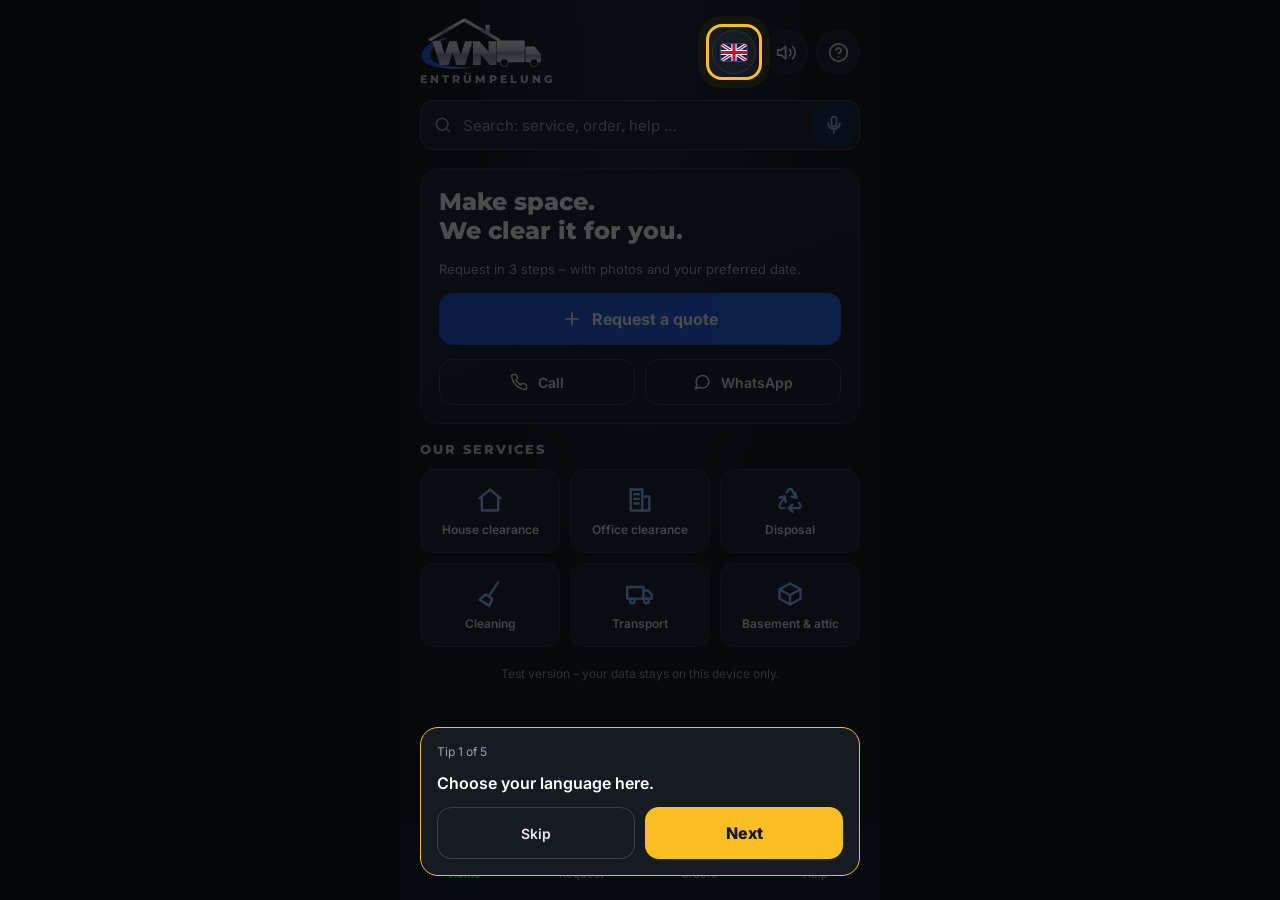
==== index.html @ b398c1cc "Add files via upload" ====
<!doctype html>
<html lang="de" dir="ltr">
<head>
<meta charset="utf-8">
<meta name="viewport" content="width=device-width, initial-scale=1, viewport-fit=cover">
<meta name="theme-color" content="#0B0D11">
<title>WN Entrümpelung</title>
<link rel="icon" href="logo-mark.svg" type="image/svg+xml">
<link rel="preconnect" href="https://fonts.googleapis.com">
<link rel="preconnect" href="https://fonts.gstatic.com" crossorigin>
<link rel="stylesheet" href="https://fonts.googleapis.com/css2?family=Montserrat:wght@700;800;900&family=Inter:wght@400;500;600;700;800&display=swap">
<style>
:root{
  --bg:#0B0D11; --panel:#161A21; --panel2:#12161D; --line:#2A3240; --line2:#3A4352;
  --text:#E5E7EB; --muted:#9CA3AF; --soft:#AAB3C0; --white:#fff;
  --blue:#2563EB; --blue2:#1D4ED8; --blueL:#93C5FD; --blueBg:#0F2547; --silver:#C9CFD8;
  --green:#16A34A; --amber:#FBBF24; --r:14px;
}
*{box-sizing:border-box}
html,body{margin:0;background:#06080B;color:var(--text);font-family:Inter,"Segoe UI",Tahoma,"Noto Sans Arabic",system-ui,sans-serif;-webkit-tap-highlight-color:transparent}
body{min-height:100vh}
button,input,textarea{font:inherit;color:inherit}
button{cursor:pointer}
a{color:var(--blueL)}
:focus-visible{outline:3px solid var(--blueL);outline-offset:2px}
.sr{position:absolute;width:1px;height:1px;overflow:hidden;clip:rect(0 0 0 0);white-space:nowrap}
[dir=rtl] .flip{transform:scaleX(-1)}

#app{max-width:480px;min-height:100vh;margin:0 auto;display:flex;flex-direction:column;background:radial-gradient(ellipse at 50% 0%,#1B2230 0%,var(--bg) 55%);position:relative}
.screen{flex:1;display:flex;flex-direction:column}
main{flex:1;padding:4px 20px 24px;display:flex;flex-direction:column;gap:18px}

/* Kopf */
.top{display:flex;align-items:center;justify-content:space-between;gap:8px;padding:18px 20px 10px}
.logo{display:flex;flex-direction:column;gap:2px;border:none;background:none;padding:0;align-items:flex-start}
.logo svg{width:124px;height:53px}
.logo-sub{font-family:Montserrat,sans-serif;font-weight:800;font-size:10.5px;letter-spacing:3px;color:var(--silver)}
.acts{display:flex;gap:8px}
.round{width:44px;height:44px;border-radius:22px;border:1px solid var(--line);background:var(--panel);display:flex;align-items:center;justify-content:center;padding:0;flex:none}
.round.ghost{border:none;background:transparent}
.round.on{background:var(--blue);border-color:var(--blue);color:#fff}
.flag{border-radius:3px;box-shadow:0 0 0 1px rgba(255,255,255,.18);display:block;flex:none}

/* Leiste mit Zurück */
.bar{display:flex;align-items:center;gap:8px;padding:16px 20px 10px}
.bar h1{margin:0;font-family:Montserrat,sans-serif;font-weight:800;font-size:20px;color:#fff;line-height:1.2}
.bar .grow{flex:1;display:flex;flex-direction:column;min-width:0}
.progress{height:6px;border-radius:3px;background:#1F2530;margin:0 20px 6px}
.progress span{display:block;height:6px;border-radius:3px;background:linear-gradient(90deg,var(--blue2),#60A5FA)}

/* Bausteine */
.card{border-radius:18px;padding:18px;background:linear-gradient(160deg,#1A2130,var(--panel2));border:1px solid var(--line);display:flex;flex-direction:column;gap:14px}
.hero h1{margin:0;font-family:Montserrat,sans-serif;font-weight:800;font-size:24px;line-height:1.22;color:#fff;white-space:pre-line}
.muted{color:var(--muted)} .soft{color:var(--soft)} .sm{font-size:13px} .xs{font-size:12px}
p{margin:0;line-height:1.5}
.btn{min-height:52px;border-radius:var(--r);border:none;background:linear-gradient(90deg,var(--blue2),var(--blue));color:#fff;font-size:16px;font-weight:700;display:flex;align-items:center;justify-content:center;gap:10px;padding:0 18px;text-decoration:none}
.btn.out{background:transparent;border:1px solid var(--line2);color:var(--text);font-weight:600;font-size:14px;min-height:46px}
.btn.warn{background:transparent;border:1px solid #7F1D1D;color:#FCA5A5;font-weight:600;font-size:14px;min-height:46px}
.btn.amber{background:var(--amber);color:#111827;font-weight:800}
.row2{display:grid;grid-template-columns:1fr 1fr;gap:10px}
.h2{margin:0;font-family:Montserrat,sans-serif;font-weight:800;font-size:12.5px;letter-spacing:2px;color:var(--silver);text-transform:uppercase}
.grid3{display:grid;grid-template-columns:repeat(3,minmax(0,1fr));gap:10px}
.tile{min-height:84px;border-radius:var(--r);border:1px solid var(--line);background:var(--panel);display:flex;flex-direction:column;align-items:center;justify-content:center;gap:8px;font-size:12px;font-weight:600;text-align:center;padding:8px 4px;line-height:1.25}
.tile .ic{color:var(--blueL)}
.searchbar{display:flex;align-items:center;gap:6px;height:50px;border-radius:var(--r);border:1px solid var(--line2);background:var(--panel);padding:0 4px 0 12px}
.searchbar .fake{flex:1;min-width:0;height:48px;display:flex;align-items:center;gap:10px;border:none;background:none;color:var(--muted);font-size:15px;text-align:start;padding:0}
.searchbar input{flex:1;min-width:0;border:none;background:transparent;color:#fff;font-size:16px;outline:none;height:46px}
.micbtn{width:42px;height:42px;border:none;border-radius:11px;background:var(--blueBg);color:var(--blueL);display:flex;align-items:center;justify-content:center;flex:none}
.note{font-size:12px;color:var(--muted);text-align:center}

/* Formulare */
fieldset{border:none;margin:0;padding:0;display:flex;flex-direction:column;gap:10px}
legend,.lbl{padding:0;font-size:14px;font-weight:700;color:#fff;margin-bottom:10px}
.lbl{margin:0}
.chips{display:flex;flex-wrap:wrap;gap:8px}
.chip{min-height:44px;padding:0 14px;border-radius:22px;border:1px solid var(--line2);background:transparent;color:#D1D5DB;font-size:14px;font-weight:600;display:inline-flex;align-items:center;gap:6px}
.chip.on{border-color:#3B82F6;background:var(--blueBg);color:#fff}
.chip.sm{min-height:36px;font-size:13px;padding:0 12px;background:var(--panel);border-color:var(--line)}
.chip.sm.on{background:var(--blue);border-color:var(--blue);color:#fff}
.seg{display:grid;grid-auto-flow:column;grid-auto-columns:1fr;gap:4px;padding:4px;border-radius:var(--r);background:var(--panel);border:1px solid var(--line)}
.seg button{min-height:44px;border:none;border-radius:10px;background:transparent;color:#D1D5DB;font-size:13px;font-weight:600;padding:0 6px}
.seg button.on{background:var(--blue);color:#fff;font-weight:700}
.field{display:flex;flex-direction:column;gap:8px}
.inp{min-height:48px;border-radius:12px;border:1px solid var(--line2);background:var(--panel);color:#fff;font-size:16px;padding:10px 14px;width:100%;outline:none}
.inp:focus{border-color:#3B82F6}
textarea.inp{min-height:84px;resize:vertical}
.stepper{height:48px;border-radius:12px;border:1px solid var(--line2);background:var(--panel);display:flex;align-items:center;justify-content:space-between}
.stepper button{width:46px;height:46px;border:none;background:transparent;font-size:22px}
.stepper span{font-weight:700;font-size:15px;text-align:center}
.switch{min-height:56px;border-radius:12px;border:1px solid var(--line);background:var(--panel);display:flex;align-items:center;justify-content:space-between;gap:12px;padding:6px 16px;cursor:pointer}
.switch .tx{display:flex;flex-direction:column;gap:2px}
.tg{position:relative;width:50px;height:30px;flex:none}
.tg input{position:absolute;inset:0;width:100%;height:100%;margin:0;opacity:0;cursor:pointer}
.tg i{position:absolute;inset:0;border-radius:15px;background:#374151;transition:.2s;pointer-events:none}
.tg i::after{content:"";position:absolute;top:3px;inset-inline-start:3px;width:24px;height:24px;border-radius:12px;background:#fff;transition:.2s}
.tg input:checked+i{background:var(--blue)}
.tg input:checked+i::after{inset-inline-start:23px}
.tg input:focus-visible+i{outline:3px solid var(--blueL);outline-offset:2px}
.photos{display:grid;grid-template-columns:repeat(3,minmax(0,1fr));gap:10px}
.addph{min-height:92px;border-radius:var(--r);border:1.5px dashed #3B82F6;background:rgba(37,99,235,.08);color:var(--blueL);display:flex;flex-direction:column;align-items:center;justify-content:center;gap:6px;font-size:12px;font-weight:700;cursor:pointer;text-align:center;padding:4px}
.ph{position:relative;height:92px;border-radius:var(--r);overflow:hidden;background:#1F2530}
.ph img{width:100%;height:100%;object-fit:cover;display:block}
.ph button{position:absolute;top:4px;inset-inline-end:4px;width:32px;height:32px;border-radius:16px;border:none;background:rgba(0,0,0,.65);color:#fff;display:flex;align-items:center;justify-content:center}
.mode{display:grid;grid-template-columns:1fr 1fr;gap:10px}
.mode button{padding:12px;border-radius:var(--r);border:1px solid var(--line2);background:var(--panel);display:flex;flex-direction:column;align-items:flex-start;gap:5px;text-align:start}
.mode button.on{border:1.5px solid #3B82F6;background:var(--blueBg)}
.mode b{font-size:14px;color:#fff} .mode .ic{color:var(--blueL)}
.days{display:grid;grid-template-columns:repeat(7,minmax(0,1fr));gap:4px}
.day{min-height:54px;border-radius:10px;border:1px solid var(--line);background:var(--panel);display:flex;flex-direction:column;align-items:center;justify-content:center;gap:2px;padding:2px}
.day small{font-size:10.5px;color:var(--muted);font-weight:600}
.day b{font-size:15px}
.day.on{background:var(--blue);border-color:var(--blue)} .day.on small{color:#DBEAFE}
.day:disabled{opacity:.35;cursor:default}
.mon{font-size:12px;color:var(--muted);font-weight:700;margin-top:2px}
.times{display:grid;grid-template-columns:repeat(3,minmax(0,1fr));gap:8px}
.times button{min-height:44px;border-radius:12px;border:1px solid var(--line2);background:transparent;font-size:14px;font-weight:600}
.times button.on{border-color:#3B82F6;background:var(--blueBg);color:#fff;font-weight:700}
.foot{position:sticky;bottom:0;padding:12px 20px calc(16px + env(safe-area-inset-bottom));border-top:1px solid #1F2530;background:#0E1116;display:flex;flex-direction:column;gap:10px;z-index:5}
.foot .sum{display:flex;align-items:center;gap:8px;font-size:13px;color:var(--soft)}

/* Listen */
.list{display:flex;flex-direction:column}
.item{width:100%;min-height:62px;display:flex;align-items:center;gap:12px;padding:10px 2px;border:none;border-bottom:1px solid #1F2530;background:transparent;text-align:start}
.item .tx{flex:1;display:flex;flex-direction:column;gap:3px;min-width:0}
.item .tt{font-size:15px;font-weight:700;color:#fff}
.item .ds{font-size:13px;line-height:1.45;color:var(--soft)}
.ib{width:40px;height:40px;border-radius:10px;background:var(--blueBg);color:var(--blueL);display:flex;align-items:center;justify-content:center;flex:none}
.ib.g{background:#12321F;color:#4ADE80} .ib.a{background:#2A2112;color:var(--amber)}
.say{width:44px;height:44px;border-radius:22px;border:1px solid var(--line);background:var(--panel);color:var(--blueL);display:flex;align-items:center;justify-content:center;flex:none}
.timeline{list-style:none;margin:0;padding:0;display:flex;flex-direction:column}
.timeline li{display:flex;gap:12px;min-height:46px}
.timeline .dot{display:flex;flex-direction:column;align-items:center}
.timeline .dot i{width:24px;height:24px;border-radius:12px;border:2px solid var(--line2);display:flex;align-items:center;justify-content:center;flex:none}
.timeline .dot span{flex:1;width:2px;background:var(--line)}
.timeline li.ok .dot i{background:var(--green);border-color:var(--green);color:#fff}
.timeline li.ok .dot span{background:var(--green)}
.timeline li.now .dot i{border:3px solid #3B82F6}
.timeline li.now b{color:#fff}
.timeline li:last-child .dot span{display:none}
.kv{display:grid;grid-template-columns:auto 1fr;gap:6px 14px;font-size:13.5px}
.kv dt{color:var(--muted)} .kv dd{margin:0;color:#fff;font-weight:600;word-break:break-word}

/* Ansage */
.micwrap{position:relative;width:170px;height:170px;margin:4px auto 0;display:flex;align-items:center;justify-content:center}
.micwrap::before,.micwrap::after{content:"";position:absolute;border-radius:50%;background:rgba(37,99,235,.12)}
.micwrap::before{inset:0} .micwrap::after{inset:22px;background:rgba(37,99,235,.2)}
.micwrap.live::before{animation:pulse 1.4s ease-out infinite}
@keyframes pulse{0%{transform:scale(.8);opacity:1}100%{transform:scale(1.15);opacity:.2}}
.bigmic{position:relative;z-index:1;width:96px;height:96px;border-radius:48px;border:none;background:linear-gradient(135deg,var(--blue2),#3B82F6);color:#fff;display:flex;align-items:center;justify-content:center}
.bigmic.live{background:linear-gradient(135deg,#B91C1C,#EF4444)}
.status{text-align:center;font-size:14px;font-weight:700;color:var(--blueL)}
.bub{max-width:86%;padding:12px 14px;border-radius:16px;font-size:15px;line-height:1.45}
.bub.you{align-self:flex-end;background:var(--blue);color:#fff;border-end-end-radius:4px}
.bub.wn{align-self:flex-start;background:var(--panel);border:1px solid var(--line);border-end-start-radius:4px}
.bub .who{display:block;font-size:11px;font-weight:800;letter-spacing:1px;color:var(--silver);margin-bottom:4px}
.convo{display:flex;flex-direction:column;gap:10px}
.warnbox{border-radius:12px;padding:12px 14px;background:#2A2112;color:#FDE68A;font-size:13.5px;line-height:1.45}

/* Navigation unten */
.nav{position:sticky;bottom:0;z-index:5;display:grid;grid-template-columns:repeat(4,minmax(0,1fr));border-top:1px solid #1F2530;background:#0E1116;padding:6px 6px calc(10px + env(safe-area-inset-bottom))}
.nav button{min-height:58px;border:none;background:transparent;color:var(--muted);display:flex;flex-direction:column;align-items:center;justify-content:center;gap:4px;font-size:11px;font-weight:600}
.nav button[aria-current=page]{color:#60A5FA;font-weight:800}

/* Sprachauswahl */
.sheetbg{position:fixed;inset:0;z-index:50;background:rgba(0,0,0,.6);display:flex;align-items:flex-end;justify-content:center}
.sheet{width:100%;max-width:480px;max-height:88vh;overflow:auto;background:#12161D;border:1px solid var(--line);border-radius:22px 22px 0 0;padding:18px 18px calc(18px + env(safe-area-inset-bottom))}
.sheet h2{margin:0;font-family:Montserrat,sans-serif;font-size:18px;color:#fff}
.langs{display:flex;flex-direction:column;gap:8px;margin-top:14px}
.langs button{min-height:54px;border-radius:12px;border:1px solid var(--line);background:var(--panel);display:flex;align-items:center;gap:14px;padding:0 14px;font-size:16px;font-weight:600;text-align:start}
.langs button.on{border-color:#3B82F6;background:var(--blueBg);color:#fff}
.langs .ck{margin-inline-start:auto;color:var(--blueL)}

/* Tipps */
.tipring{position:fixed;z-index:61;border:3px solid var(--amber);border-radius:16px;box-shadow:0 0 0 9999px rgba(5,7,10,.72),0 0 0 8px rgba(251,191,36,.2);pointer-events:none;transition:all .25s}
.tipcard{position:fixed;z-index:62;left:50%;transform:translateX(-50%);width:min(440px,calc(100% - 32px));background:var(--panel);border:1.5px solid var(--amber);border-radius:18px;padding:16px;display:flex;flex-direction:column;gap:12px}
.tipcard p{font-size:16px;color:#fff;font-weight:600}
.tipblock{position:fixed;inset:0;z-index:60}

.toast{position:fixed;left:50%;bottom:96px;transform:translateX(-50%) translateY(20px);z-index:80;max-width:min(440px,calc(100% - 32px));background:#F9FAFB;color:#111827;border-radius:12px;padding:12px 16px;font-size:14px;font-weight:600;box-shadow:0 8px 30px rgba(0,0,0,.4);opacity:0;pointer-events:none;transition:.25s;text-align:center}
.toast.show{opacity:1;transform:translateX(-50%) translateY(0)}
</style>
</head>
<body>
<div id="app" aria-live="off"></div>
<noscript><p style="padding:20px;color:#fff">Bitte JavaScript aktivieren.</p></noscript>
<script src="config.js"></script>
<script src="i18n.js"></script>
<script src="flags.js"></script>
<script src="app.js"></script>
</body>
</html>
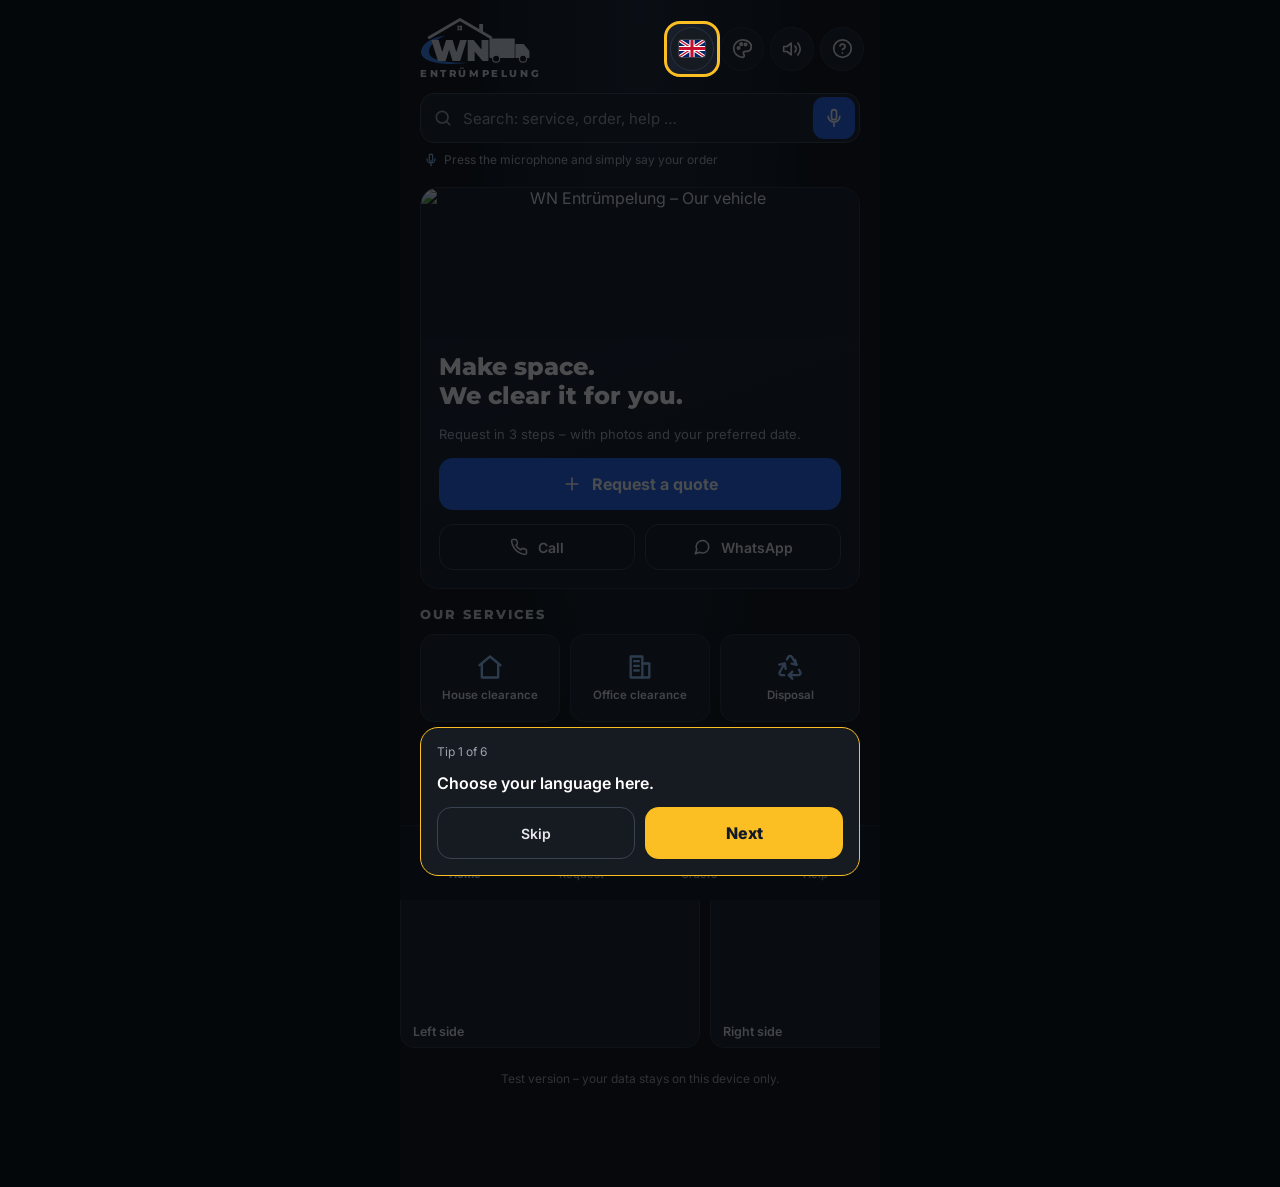
==== commit 98ecf065: "Add files via upload" ====
--- a/index.html
+++ b/index.html
@@ -1,188 +1,273 @@
 <!doctype html>
-<html lang="de" dir="ltr">
+<html lang="de" dir="ltr" data-theme="night">
 <head>
 <meta charset="utf-8">
 <meta name="viewport" content="width=device-width, initial-scale=1, viewport-fit=cover">
 <meta name="theme-color" content="#0B0D11">
+<!-- verhindert, dass Handy-Browser (z. B. Samsung Internet) Farben und Logo selbst "abdunkeln" -->
+<meta name="color-scheme" content="only light">
 <title>WN Entrümpelung</title>
 <link rel="icon" href="logo-mark.svg" type="image/svg+xml">
+<link rel="apple-touch-icon" href="logo-mark.png">
 <link rel="preconnect" href="https://fonts.googleapis.com">
 <link rel="preconnect" href="https://fonts.gstatic.com" crossorigin>
 <link rel="stylesheet" href="https://fonts.googleapis.com/css2?family=Montserrat:wght@700;800;900&family=Inter:wght@400;500;600;700;800&display=swap">
 <style>
-:root{
-  --bg:#0B0D11; --panel:#161A21; --panel2:#12161D; --line:#2A3240; --line2:#3A4352;
-  --text:#E5E7EB; --muted:#9CA3AF; --soft:#AAB3C0; --white:#fff;
-  --blue:#2563EB; --blue2:#1D4ED8; --blueL:#93C5FD; --blueBg:#0F2547; --silver:#C9CFD8;
-  --green:#16A34A; --amber:#FBBF24; --r:14px;
-}
+/* ===== Designs (Themes) ===== */
+:root,[data-theme=night]{
+  --page:#06080B; --bg:#0B0D11; --bgTop:#1B2230; --heroFrom:#1A2130;
+  --panel:#161A21; --panel2:#12161D; --line:#2A3240; --line2:#3A4352; --sep:#1F2530; --bar:#0E1116;
+  --text:#E5E7EB; --head:#FFFFFF; --muted:#9CA3AF; --soft:#AAB3C0; --chip:#D1D5DB; --cap:#C9CFD8;
+  --logo:#D6DBE2; --logoAcc:#3B82F6;
+  --accent:#2563EB; --accent2:#1D4ED8; --accentL:#93C5FD; --accentBg:#0F2547; --onAccent:#FFFFFF;
+  --okBg:#12321F; --okText:#4ADE80; --amBg:#2A2112; --amText:#FBBF24; --warnBg:#2A2112; --warnText:#FDE68A;
+  --dangerLine:#7F1D1D; --dangerText:#FCA5A5; --toastBg:#F9FAFB; --toastText:#111827; --tip:#FBBF24; --dim:rgba(5,7,10,.72);
+}
+[data-theme=light]{
+  --page:#E9EDF3; --bg:#F4F6FA; --bgTop:#E3EAF5; --heroFrom:#FFFFFF;
+  --panel:#FFFFFF; --panel2:#F8FAFC; --line:#E2E8F0; --line2:#CBD5E1; --sep:#E5E7EB; --bar:#FFFFFF;
+  --text:#1F2937; --head:#0F172A; --muted:#64748B; --soft:#475569; --chip:#334155; --cap:#475569;
+  --logo:#0F2A4A; --logoAcc:#1D4ED8;
+  --okBg:#DCFCE7; --okText:#166534; --amBg:#FEF3C7; --amText:#B45309; --warnBg:#FEF3C7; --warnText:#92400E;
+  --dangerLine:#FCA5A5; --dangerText:#B91C1C; --toastBg:#111827; --toastText:#F9FAFB; --tip:#F59E0B; --dim:rgba(15,23,42,.55);
+}
+[data-theme=silver]{
+  --page:#C9D0DA; --bg:#E3E7ED; --bgTop:#C5CDD8; --heroFrom:#FFFFFF;
+  --panel:#F5F7FA; --panel2:#EEF1F5; --line:#CDD3DC; --line2:#AEB8C6; --sep:#CDD3DC; --bar:#F5F7FA;
+  --text:#1E293B; --head:#0B1B33; --muted:#566273; --soft:#3F4A5A; --chip:#1E293B; --cap:#3F4A5A;
+  --logo:#0B1B33; --logoAcc:#1E40AF;
+  --okBg:#DCFCE7; --okText:#166534; --amBg:#FEF3C7; --amText:#B45309; --warnBg:#FEF3C7; --warnText:#92400E;
+  --dangerLine:#FCA5A5; --dangerText:#B91C1C; --toastBg:#0B1B33; --toastText:#F9FAFB; --tip:#F59E0B; --dim:rgba(15,23,42,.55);
+}
+[data-theme=navy]{
+  --page:#071224; --bg:#0B1B33; --bgTop:#18355E; --heroFrom:#163057;
+  --panel:#12284A; --panel2:#0F2240; --line:#24406B; --line2:#36588A; --sep:#1B3459; --bar:#0A1830;
+  --text:#E2E8F0; --head:#FFFFFF; --muted:#A3B5CE; --soft:#BCCADC; --chip:#DCE4F0; --cap:#C7D3E3;
+  --logo:#E8EDF4; --logoAcc:#F59E0B;
+}
+[data-theme=contrast]{
+  --page:#000; --bg:#000; --bgTop:#000; --heroFrom:#000;
+  --panel:#000; --panel2:#000; --line:#FFFFFF; --line2:#FFFFFF; --sep:#FFFFFF; --bar:#000;
+  --text:#FFFFFF; --head:#FFFFFF; --muted:#F0F0F0; --soft:#FFFFFF; --chip:#FFFFFF; --cap:#FFD400;
+  --logo:#FFFFFF; --logoAcc:#FFD400;
+  --accent:#FFD400; --accent2:#FFD400; --accentL:#FFD400; --accentBg:#2E2700; --onAccent:#000000;
+  --okBg:#003B16; --okText:#7CFF9E; --amBg:#2E2700; --amText:#FFD400; --warnBg:#2E2700; --warnText:#FFE866;
+  --dangerLine:#FF6B6B; --dangerText:#FF9B9B; --toastBg:#FFD400; --toastText:#000; --tip:#FFD400; --dim:rgba(0,0,0,.8);
+}
+
 *{box-sizing:border-box}
-html,body{margin:0;background:#06080B;color:var(--text);font-family:Inter,"Segoe UI",Tahoma,"Noto Sans Arabic",system-ui,sans-serif;-webkit-tap-highlight-color:transparent}
+html,body{margin:0;background:var(--page);color:var(--text);font-family:Inter,"Segoe UI",Tahoma,"Noto Sans Arabic",system-ui,sans-serif;-webkit-tap-highlight-color:transparent}
 body{min-height:100vh}
 button,input,textarea{font:inherit;color:inherit}
 button{cursor:pointer}
-a{color:var(--blueL)}
-:focus-visible{outline:3px solid var(--blueL);outline-offset:2px}
+a{color:var(--accentL)}
+:focus-visible{outline:3px solid var(--accentL);outline-offset:2px}
 .sr{position:absolute;width:1px;height:1px;overflow:hidden;clip:rect(0 0 0 0);white-space:nowrap}
 [dir=rtl] .flip{transform:scaleX(-1)}
 
-#app{max-width:480px;min-height:100vh;margin:0 auto;display:flex;flex-direction:column;background:radial-gradient(ellipse at 50% 0%,#1B2230 0%,var(--bg) 55%);position:relative}
+#app{max-width:480px;min-height:100vh;margin:0 auto;display:flex;flex-direction:column;background:radial-gradient(ellipse at 50% 0%,var(--bgTop) 0%,var(--bg) 55%);position:relative}
 .screen{flex:1;display:flex;flex-direction:column}
 main{flex:1;padding:4px 20px 24px;display:flex;flex-direction:column;gap:18px}
 
 /* Kopf */
-.top{display:flex;align-items:center;justify-content:space-between;gap:8px;padding:18px 20px 10px}
-.logo{display:flex;flex-direction:column;gap:2px;border:none;background:none;padding:0;align-items:flex-start}
-.logo svg{width:124px;height:53px}
-.logo-sub{font-family:Montserrat,sans-serif;font-weight:800;font-size:10.5px;letter-spacing:3px;color:var(--silver)}
-.acts{display:flex;gap:8px}
-.round{width:44px;height:44px;border-radius:22px;border:1px solid var(--line);background:var(--panel);display:flex;align-items:center;justify-content:center;padding:0;flex:none}
+.top{display:flex;align-items:center;justify-content:space-between;gap:6px;padding:18px 16px 10px 20px}
+.logo{display:flex;flex-direction:column;gap:2px;border:none;background:none;padding:0;align-items:flex-start;flex:none}
+.logo svg{width:112px;height:48px;display:block}
+.logo-sub{font-family:Montserrat,sans-serif;font-weight:800;font-size:9.5px;letter-spacing:2.6px;color:var(--logo)}
+.acts{display:flex;gap:6px}
+.round{width:44px;height:44px;border-radius:22px;border:1px solid var(--line);background:var(--panel);color:var(--text);display:flex;align-items:center;justify-content:center;padding:0;flex:none}
 .round.ghost{border:none;background:transparent}
-.round.on{background:var(--blue);border-color:var(--blue);color:#fff}
-.flag{border-radius:3px;box-shadow:0 0 0 1px rgba(255,255,255,.18);display:block;flex:none}
-
-/* Leiste mit Zurück */
-.bar{display:flex;align-items:center;gap:8px;padding:16px 20px 10px}
-.bar h1{margin:0;font-family:Montserrat,sans-serif;font-weight:800;font-size:20px;color:#fff;line-height:1.2}
+.flag{border-radius:3px;box-shadow:0 0 0 1px rgba(127,127,127,.35);display:block;flex:none}
+
+.bar{display:flex;align-items:center;gap:6px;padding:16px 16px 10px 20px}
+.bar h1{margin:0;font-family:Montserrat,sans-serif;font-weight:800;font-size:20px;color:var(--head);line-height:1.2;overflow-wrap:anywhere}
 .bar .grow{flex:1;display:flex;flex-direction:column;min-width:0}
-.progress{height:6px;border-radius:3px;background:#1F2530;margin:0 20px 6px}
-.progress span{display:block;height:6px;border-radius:3px;background:linear-gradient(90deg,var(--blue2),#60A5FA)}
+.progress{height:6px;border-radius:3px;background:var(--sep);margin:0 20px 6px}
+.progress span{display:block;height:6px;border-radius:3px;background:var(--accent)}
 
 /* Bausteine */
-.card{border-radius:18px;padding:18px;background:linear-gradient(160deg,#1A2130,var(--panel2));border:1px solid var(--line);display:flex;flex-direction:column;gap:14px}
-.hero h1{margin:0;font-family:Montserrat,sans-serif;font-weight:800;font-size:24px;line-height:1.22;color:#fff;white-space:pre-line}
+.card{border-radius:18px;padding:18px;background:linear-gradient(160deg,var(--heroFrom),var(--panel2));border:1px solid var(--line);display:flex;flex-direction:column;gap:14px;color:var(--text)}
+.hero h1{margin:0;font-family:Montserrat,sans-serif;font-weight:800;font-size:24px;line-height:1.22;color:var(--head);white-space:pre-line}
+.heroimg{display:block;width:calc(100% + 36px);margin:-18px -18px 0;height:150px;object-fit:cover;object-position:50% 60%;border-radius:17px 17px 0 0;border:none;padding:0;cursor:zoom-in;background:var(--panel2)}
+.heroimg img{width:100%;height:100%;object-fit:cover;object-position:50% 62%;border-radius:17px 17px 0 0;display:block}
 .muted{color:var(--muted)} .soft{color:var(--soft)} .sm{font-size:13px} .xs{font-size:12px}
 p{margin:0;line-height:1.5}
-.btn{min-height:52px;border-radius:var(--r);border:none;background:linear-gradient(90deg,var(--blue2),var(--blue));color:#fff;font-size:16px;font-weight:700;display:flex;align-items:center;justify-content:center;gap:10px;padding:0 18px;text-decoration:none}
+.btn{min-height:52px;border-radius:14px;border:none;background:var(--accent);color:var(--onAccent);font-size:16px;font-weight:700;display:flex;align-items:center;justify-content:center;gap:10px;padding:0 18px;text-decoration:none;text-align:center}
 .btn.out{background:transparent;border:1px solid var(--line2);color:var(--text);font-weight:600;font-size:14px;min-height:46px}
-.btn.warn{background:transparent;border:1px solid #7F1D1D;color:#FCA5A5;font-weight:600;font-size:14px;min-height:46px}
-.btn.amber{background:var(--amber);color:#111827;font-weight:800}
+.btn.soft2{background:var(--accentBg);color:var(--accentL)}
+.btn.warn{background:transparent;border:1px solid var(--dangerLine);color:var(--dangerText);font-weight:600;font-size:14px;min-height:46px}
+.btn.amber{background:var(--tip);color:#111827;font-weight:800}
 .row2{display:grid;grid-template-columns:1fr 1fr;gap:10px}
-.h2{margin:0;font-family:Montserrat,sans-serif;font-weight:800;font-size:12.5px;letter-spacing:2px;color:var(--silver);text-transform:uppercase}
+.h2{margin:0;font-family:Montserrat,sans-serif;font-weight:800;font-size:12.5px;letter-spacing:2px;color:var(--cap);text-transform:uppercase}
 .grid3{display:grid;grid-template-columns:repeat(3,minmax(0,1fr));gap:10px}
-.tile{min-height:84px;border-radius:var(--r);border:1px solid var(--line);background:var(--panel);display:flex;flex-direction:column;align-items:center;justify-content:center;gap:8px;font-size:12px;font-weight:600;text-align:center;padding:8px 4px;line-height:1.25}
-.tile .ic{color:var(--blueL)}
-.searchbar{display:flex;align-items:center;gap:6px;height:50px;border-radius:var(--r);border:1px solid var(--line2);background:var(--panel);padding:0 4px 0 12px}
-.searchbar .fake{flex:1;min-width:0;height:48px;display:flex;align-items:center;gap:10px;border:none;background:none;color:var(--muted);font-size:15px;text-align:start;padding:0}
-.searchbar input{flex:1;min-width:0;border:none;background:transparent;color:#fff;font-size:16px;outline:none;height:46px}
-.micbtn{width:42px;height:42px;border:none;border-radius:11px;background:var(--blueBg);color:var(--blueL);display:flex;align-items:center;justify-content:center;flex:none}
+.tile{min-height:88px;border-radius:14px;border:1px solid var(--line);background:var(--panel);color:var(--text);display:flex;flex-direction:column;align-items:center;justify-content:center;gap:7px;font-size:11.5px;font-weight:600;text-align:center;padding:8px 5px;line-height:1.25;min-width:0;hyphens:auto;-webkit-hyphens:auto;overflow-wrap:anywhere;word-break:normal}
+.tile span{max-width:100%}
+.tile .ic{color:var(--accentL);flex:none}
+.searchbar{display:flex;align-items:center;gap:6px;height:50px;border-radius:14px;border:1px solid var(--line2);background:var(--panel);padding:0 4px 0 12px;color:var(--muted)}
+.searchbar .fake{flex:1;min-width:0;height:48px;display:flex;align-items:center;gap:10px;border:none;background:none;color:var(--muted);font-size:15px;text-align:start;padding:0;overflow:hidden;white-space:nowrap;text-overflow:ellipsis}
+.searchbar .fake span{overflow:hidden;text-overflow:ellipsis}
+.searchbar input{flex:1;min-width:0;border:none;background:transparent;color:var(--head);font-size:16px;outline:none;height:46px}
+.micbtn{width:42px;height:42px;border:none;border-radius:11px;background:var(--accent);color:var(--onAccent);display:flex;align-items:center;justify-content:center;flex:none}
+.vhint{display:flex;align-items:center;gap:6px;margin-top:-10px;font-size:12px;color:var(--soft);padding:0 4px}
+.vhint .ic{color:var(--accentL);flex:none}
 .note{font-size:12px;color:var(--muted);text-align:center}
+
+/* Fahrzeug-Galerie */
+.gallery{display:flex;gap:10px;overflow-x:auto;scroll-snap-type:x mandatory;margin:0 -20px;padding:0 20px 4px;scrollbar-width:none}
+.gallery::-webkit-scrollbar{display:none}
+.gal{flex:none;width:72%;max-width:300px;scroll-snap-align:start;border:1px solid var(--line);border-radius:14px;overflow:hidden;background:var(--panel);padding:0;display:flex;flex-direction:column;text-align:start;color:var(--text)}
+.gal img{width:100%;height:150px;object-fit:cover;display:block}
+.gal span{padding:8px 12px;font-size:12.5px;font-weight:600}
+.lightbox{position:fixed;inset:0;z-index:70;background:rgba(0,0,0,.92);display:flex;flex-direction:column;align-items:center;justify-content:center;gap:14px;padding:20px}
+.lightbox img{max-width:100%;max-height:72vh;border-radius:12px;object-fit:contain}
+.lightbox .cap{color:#fff;font-weight:700}
+.lightbox .nav2{display:flex;gap:12px}
+.lightbox .round{background:#1F2530;border-color:#3A4352;color:#fff}
 
 /* Formulare */
 fieldset{border:none;margin:0;padding:0;display:flex;flex-direction:column;gap:10px}
-legend,.lbl{padding:0;font-size:14px;font-weight:700;color:#fff;margin-bottom:10px}
+legend,.lbl{padding:0;font-size:14px;font-weight:700;color:var(--head);margin-bottom:10px}
 .lbl{margin:0}
 .chips{display:flex;flex-wrap:wrap;gap:8px}
-.chip{min-height:44px;padding:0 14px;border-radius:22px;border:1px solid var(--line2);background:transparent;color:#D1D5DB;font-size:14px;font-weight:600;display:inline-flex;align-items:center;gap:6px}
-.chip.on{border-color:#3B82F6;background:var(--blueBg);color:#fff}
+.chip{min-height:44px;padding:0 14px;border-radius:22px;border:1px solid var(--line2);background:transparent;color:var(--chip);font-size:14px;font-weight:600;display:inline-flex;align-items:center;gap:6px}
+.chip.on{border-color:var(--accent);background:var(--accentBg);color:var(--head)}
+.chip.on .ic{color:var(--accentL)}
 .chip.sm{min-height:36px;font-size:13px;padding:0 12px;background:var(--panel);border-color:var(--line)}
-.chip.sm.on{background:var(--blue);border-color:var(--blue);color:#fff}
-.seg{display:grid;grid-auto-flow:column;grid-auto-columns:1fr;gap:4px;padding:4px;border-radius:var(--r);background:var(--panel);border:1px solid var(--line)}
-.seg button{min-height:44px;border:none;border-radius:10px;background:transparent;color:#D1D5DB;font-size:13px;font-weight:600;padding:0 6px}
-.seg button.on{background:var(--blue);color:#fff;font-weight:700}
+.chip.sm.on{background:var(--accent);border-color:var(--accent);color:var(--onAccent)}
+.seg{display:grid;grid-auto-flow:column;grid-auto-columns:1fr;gap:4px;padding:4px;border-radius:14px;background:var(--panel);border:1px solid var(--line)}
+.seg button{min-height:44px;border:none;border-radius:10px;background:transparent;color:var(--chip);font-size:13px;font-weight:600;padding:0 6px}
+.seg button.on{background:var(--accent);color:var(--onAccent);font-weight:700}
 .field{display:flex;flex-direction:column;gap:8px}
-.inp{min-height:48px;border-radius:12px;border:1px solid var(--line2);background:var(--panel);color:#fff;font-size:16px;padding:10px 14px;width:100%;outline:none}
-.inp:focus{border-color:#3B82F6}
+.inp{min-height:48px;border-radius:12px;border:1px solid var(--line2);background:var(--panel);color:var(--head);font-size:16px;padding:10px 14px;width:100%;outline:none}
+.inp:focus{border-color:var(--accent)}
+.inp::placeholder,.searchbar input::placeholder{color:var(--muted)}
 textarea.inp{min-height:84px;resize:vertical}
 .stepper{height:48px;border-radius:12px;border:1px solid var(--line2);background:var(--panel);display:flex;align-items:center;justify-content:space-between}
-.stepper button{width:46px;height:46px;border:none;background:transparent;font-size:22px}
-.stepper span{font-weight:700;font-size:15px;text-align:center}
+.stepper button{width:46px;height:46px;border:none;background:transparent;font-size:22px;color:var(--text)}
+.stepper span{font-weight:700;font-size:15px;text-align:center;color:var(--head)}
 .switch{min-height:56px;border-radius:12px;border:1px solid var(--line);background:var(--panel);display:flex;align-items:center;justify-content:space-between;gap:12px;padding:6px 16px;cursor:pointer}
 .switch .tx{display:flex;flex-direction:column;gap:2px}
+.switch b{color:var(--head);font-size:14px}
 .tg{position:relative;width:50px;height:30px;flex:none}
 .tg input{position:absolute;inset:0;width:100%;height:100%;margin:0;opacity:0;cursor:pointer}
-.tg i{position:absolute;inset:0;border-radius:15px;background:#374151;transition:.2s;pointer-events:none}
+.tg i{position:absolute;inset:0;border-radius:15px;background:#6B7280;transition:.2s;pointer-events:none}
 .tg i::after{content:"";position:absolute;top:3px;inset-inline-start:3px;width:24px;height:24px;border-radius:12px;background:#fff;transition:.2s}
-.tg input:checked+i{background:var(--blue)}
+.tg input:checked+i{background:var(--accent)}
 .tg input:checked+i::after{inset-inline-start:23px}
-.tg input:focus-visible+i{outline:3px solid var(--blueL);outline-offset:2px}
+.tg input:focus-visible+i{outline:3px solid var(--accentL);outline-offset:2px}
 .photos{display:grid;grid-template-columns:repeat(3,minmax(0,1fr));gap:10px}
-.addph{min-height:92px;border-radius:var(--r);border:1.5px dashed #3B82F6;background:rgba(37,99,235,.08);color:var(--blueL);display:flex;flex-direction:column;align-items:center;justify-content:center;gap:6px;font-size:12px;font-weight:700;cursor:pointer;text-align:center;padding:4px}
-.ph{position:relative;height:92px;border-radius:var(--r);overflow:hidden;background:#1F2530}
+.addph{min-height:92px;border-radius:14px;border:1.5px dashed var(--accent);background:var(--accentBg);color:var(--accentL);display:flex;flex-direction:column;align-items:center;justify-content:center;gap:6px;font-size:12px;font-weight:700;cursor:pointer;text-align:center;padding:4px}
+.ph{position:relative;height:92px;border-radius:14px;overflow:hidden;background:var(--sep)}
 .ph img{width:100%;height:100%;object-fit:cover;display:block}
 .ph button{position:absolute;top:4px;inset-inline-end:4px;width:32px;height:32px;border-radius:16px;border:none;background:rgba(0,0,0,.65);color:#fff;display:flex;align-items:center;justify-content:center}
 .mode{display:grid;grid-template-columns:1fr 1fr;gap:10px}
-.mode button{padding:12px;border-radius:var(--r);border:1px solid var(--line2);background:var(--panel);display:flex;flex-direction:column;align-items:flex-start;gap:5px;text-align:start}
-.mode button.on{border:1.5px solid #3B82F6;background:var(--blueBg)}
-.mode b{font-size:14px;color:#fff} .mode .ic{color:var(--blueL)}
+.mode button{padding:12px;border-radius:14px;border:1px solid var(--line2);background:var(--panel);color:var(--text);display:flex;flex-direction:column;align-items:flex-start;gap:5px;text-align:start}
+.mode button.on{border:1.5px solid var(--accent);background:var(--accentBg)}
+.mode b{font-size:14px;color:var(--head)} .mode .ic{color:var(--accentL)}
 .days{display:grid;grid-template-columns:repeat(7,minmax(0,1fr));gap:4px}
-.day{min-height:54px;border-radius:10px;border:1px solid var(--line);background:var(--panel);display:flex;flex-direction:column;align-items:center;justify-content:center;gap:2px;padding:2px}
+.day{min-height:54px;border-radius:10px;border:1px solid var(--line);background:var(--panel);color:var(--text);display:flex;flex-direction:column;align-items:center;justify-content:center;gap:2px;padding:2px}
 .day small{font-size:10.5px;color:var(--muted);font-weight:600}
-.day b{font-size:15px}
-.day.on{background:var(--blue);border-color:var(--blue)} .day.on small{color:#DBEAFE}
+.day b{font-size:15px;color:var(--head)}
+.day.on{background:var(--accent);border-color:var(--accent)} .day.on small,.day.on b{color:var(--onAccent)}
 .day:disabled{opacity:.35;cursor:default}
 .mon{font-size:12px;color:var(--muted);font-weight:700;margin-top:2px}
 .times{display:grid;grid-template-columns:repeat(3,minmax(0,1fr));gap:8px}
-.times button{min-height:44px;border-radius:12px;border:1px solid var(--line2);background:transparent;font-size:14px;font-weight:600}
-.times button.on{border-color:#3B82F6;background:var(--blueBg);color:#fff;font-weight:700}
-.foot{position:sticky;bottom:0;padding:12px 20px calc(16px + env(safe-area-inset-bottom));border-top:1px solid #1F2530;background:#0E1116;display:flex;flex-direction:column;gap:10px;z-index:5}
+.times button{min-height:44px;border-radius:12px;border:1px solid var(--line2);background:transparent;color:var(--text);font-size:14px;font-weight:600}
+.times button.on{border-color:var(--accent);background:var(--accent);color:var(--onAccent);font-weight:700}
+.foot{position:sticky;bottom:0;padding:12px 20px calc(16px + env(safe-area-inset-bottom));border-top:1px solid var(--sep);background:var(--bar);display:flex;flex-direction:column;gap:10px;z-index:5}
 .foot .sum{display:flex;align-items:center;gap:8px;font-size:13px;color:var(--soft)}
 
 /* Listen */
 .list{display:flex;flex-direction:column}
-.item{width:100%;min-height:62px;display:flex;align-items:center;gap:12px;padding:10px 2px;border:none;border-bottom:1px solid #1F2530;background:transparent;text-align:start}
+.item{width:100%;min-height:62px;display:flex;align-items:center;gap:12px;padding:10px 2px;border:none;border-bottom:1px solid var(--sep);background:transparent;color:var(--text);text-align:start}
 .item .tx{flex:1;display:flex;flex-direction:column;gap:3px;min-width:0}
-.item .tt{font-size:15px;font-weight:700;color:#fff}
+.item .tt{font-size:15px;font-weight:700;color:var(--head)}
 .item .ds{font-size:13px;line-height:1.45;color:var(--soft)}
-.ib{width:40px;height:40px;border-radius:10px;background:var(--blueBg);color:var(--blueL);display:flex;align-items:center;justify-content:center;flex:none}
-.ib.g{background:#12321F;color:#4ADE80} .ib.a{background:#2A2112;color:var(--amber)}
-.say{width:44px;height:44px;border-radius:22px;border:1px solid var(--line);background:var(--panel);color:var(--blueL);display:flex;align-items:center;justify-content:center;flex:none}
+.ib{width:40px;height:40px;border-radius:10px;background:var(--accentBg);color:var(--accentL);display:flex;align-items:center;justify-content:center;flex:none}
+.ib.g{background:var(--okBg);color:var(--okText)} .ib.a{background:var(--amBg);color:var(--amText)}
+.say{width:44px;height:44px;border-radius:22px;border:1px solid var(--line);background:var(--panel);color:var(--accentL);display:flex;align-items:center;justify-content:center;flex:none}
 .timeline{list-style:none;margin:0;padding:0;display:flex;flex-direction:column}
 .timeline li{display:flex;gap:12px;min-height:46px}
 .timeline .dot{display:flex;flex-direction:column;align-items:center}
 .timeline .dot i{width:24px;height:24px;border-radius:12px;border:2px solid var(--line2);display:flex;align-items:center;justify-content:center;flex:none}
 .timeline .dot span{flex:1;width:2px;background:var(--line)}
-.timeline li.ok .dot i{background:var(--green);border-color:var(--green);color:#fff}
-.timeline li.ok .dot span{background:var(--green)}
-.timeline li.now .dot i{border:3px solid #3B82F6}
-.timeline li.now b{color:#fff}
+.timeline li.ok .dot i{background:#16A34A;border-color:#16A34A;color:#fff}
+.timeline li.ok .dot span{background:#16A34A}
+.timeline li.now .dot i{border:3px solid var(--accent)}
 .timeline li:last-child .dot span{display:none}
-.kv{display:grid;grid-template-columns:auto 1fr;gap:6px 14px;font-size:13.5px}
-.kv dt{color:var(--muted)} .kv dd{margin:0;color:#fff;font-weight:600;word-break:break-word}
+.timeline b{font-size:14px;color:var(--muted);font-weight:500}
+.timeline li.ok b,.timeline li.now b{color:var(--head);font-weight:700}
+.kv{display:grid;grid-template-columns:auto 1fr;gap:6px 14px;font-size:13.5px;margin:0}
+.kv dt{color:var(--muted)} .kv dd{margin:0;color:var(--head);font-weight:600;word-break:break-word}
+.lastcard{flex-direction:row !important;align-items:center;text-align:start;padding:14px 16px !important}
+.lastcard b{color:var(--head);font-size:15px}
 
 /* Ansage */
 .micwrap{position:relative;width:170px;height:170px;margin:4px auto 0;display:flex;align-items:center;justify-content:center}
-.micwrap::before,.micwrap::after{content:"";position:absolute;border-radius:50%;background:rgba(37,99,235,.12)}
-.micwrap::before{inset:0} .micwrap::after{inset:22px;background:rgba(37,99,235,.2)}
+.micwrap::before,.micwrap::after{content:"";position:absolute;border-radius:50%;background:var(--accent);opacity:.14}
+.micwrap::before{inset:0} .micwrap::after{inset:22px;opacity:.24}
 .micwrap.live::before{animation:pulse 1.4s ease-out infinite}
-@keyframes pulse{0%{transform:scale(.8);opacity:1}100%{transform:scale(1.15);opacity:.2}}
-.bigmic{position:relative;z-index:1;width:96px;height:96px;border-radius:48px;border:none;background:linear-gradient(135deg,var(--blue2),#3B82F6);color:#fff;display:flex;align-items:center;justify-content:center}
-.bigmic.live{background:linear-gradient(135deg,#B91C1C,#EF4444)}
-.status{text-align:center;font-size:14px;font-weight:700;color:var(--blueL)}
+@keyframes pulse{0%{transform:scale(.8);opacity:.5}100%{transform:scale(1.15);opacity:.08}}
+.bigmic{position:relative;z-index:1;width:96px;height:96px;border-radius:48px;border:none;background:var(--accent);color:var(--onAccent);display:flex;align-items:center;justify-content:center}
+.bigmic.live{background:#DC2626;color:#fff}
+.status{text-align:center;font-size:14px;font-weight:700;color:var(--accentL)}
 .bub{max-width:86%;padding:12px 14px;border-radius:16px;font-size:15px;line-height:1.45}
-.bub.you{align-self:flex-end;background:var(--blue);color:#fff;border-end-end-radius:4px}
-.bub.wn{align-self:flex-start;background:var(--panel);border:1px solid var(--line);border-end-start-radius:4px}
-.bub .who{display:block;font-size:11px;font-weight:800;letter-spacing:1px;color:var(--silver);margin-bottom:4px}
+.bub.you{align-self:flex-end;background:var(--accent);color:var(--onAccent);border-end-end-radius:4px}
+.bub.wn{align-self:flex-start;background:var(--panel);border:1px solid var(--line);border-end-start-radius:4px;color:var(--text)}
+.bub .who{display:block;font-size:11px;font-weight:800;letter-spacing:1px;opacity:.8;margin-bottom:4px}
 .convo{display:flex;flex-direction:column;gap:10px}
-.warnbox{border-radius:12px;padding:12px 14px;background:#2A2112;color:#FDE68A;font-size:13.5px;line-height:1.45}
+.warnbox{border-radius:12px;padding:12px 14px;background:var(--warnBg);color:var(--warnText);font-size:13.5px;line-height:1.45}
+.example{border-radius:12px;padding:12px 14px;background:var(--accentBg);color:var(--head);font-size:14px;line-height:1.45;border:1px dashed var(--accent);text-align:start;width:100%}
+.example small{display:block;color:var(--accentL);font-weight:700;font-size:11.5px;margin-bottom:3px}
 
 /* Navigation unten */
-.nav{position:sticky;bottom:0;z-index:5;display:grid;grid-template-columns:repeat(4,minmax(0,1fr));border-top:1px solid #1F2530;background:#0E1116;padding:6px 6px calc(10px + env(safe-area-inset-bottom))}
-.nav button{min-height:58px;border:none;background:transparent;color:var(--muted);display:flex;flex-direction:column;align-items:center;justify-content:center;gap:4px;font-size:11px;font-weight:600}
-.nav button[aria-current=page]{color:#60A5FA;font-weight:800}
-
-/* Sprachauswahl */
+.nav{position:sticky;bottom:0;z-index:5;display:grid;grid-template-columns:repeat(4,minmax(0,1fr));border-top:1px solid var(--sep);background:var(--bar);padding:6px 6px calc(10px + env(safe-area-inset-bottom))}
+.nav button{min-height:58px;border:none;background:transparent;color:var(--muted);display:flex;flex-direction:column;align-items:center;justify-content:center;gap:4px;font-size:11px;font-weight:600;min-width:0}
+.nav button[aria-current=page]{color:var(--accentL);font-weight:800}
+
+/* Auswahl-Fenster (Sprache, Design) */
 .sheetbg{position:fixed;inset:0;z-index:50;background:rgba(0,0,0,.6);display:flex;align-items:flex-end;justify-content:center}
-.sheet{width:100%;max-width:480px;max-height:88vh;overflow:auto;background:#12161D;border:1px solid var(--line);border-radius:22px 22px 0 0;padding:18px 18px calc(18px + env(safe-area-inset-bottom))}
-.sheet h2{margin:0;font-family:Montserrat,sans-serif;font-size:18px;color:#fff}
+.sheet{width:100%;max-width:480px;max-height:90vh;overflow:auto;background:var(--panel2);color:var(--text);border:1px solid var(--line);border-radius:22px 22px 0 0;padding:18px 18px calc(18px + env(safe-area-inset-bottom))}
+.sheet h2{margin:0;font-family:Montserrat,sans-serif;font-size:18px;color:var(--head)}
+.sheet h3{margin:18px 0 10px;font-size:13px;letter-spacing:1.5px;text-transform:uppercase;color:var(--cap)}
 .langs{display:flex;flex-direction:column;gap:8px;margin-top:14px}
-.langs button{min-height:54px;border-radius:12px;border:1px solid var(--line);background:var(--panel);display:flex;align-items:center;gap:14px;padding:0 14px;font-size:16px;font-weight:600;text-align:start}
-.langs button.on{border-color:#3B82F6;background:var(--blueBg);color:#fff}
-.langs .ck{margin-inline-start:auto;color:var(--blueL)}
+.langs button{min-height:54px;border-radius:12px;border:1px solid var(--line);background:var(--panel);color:var(--text);display:flex;align-items:center;gap:14px;padding:0 14px;font-size:16px;font-weight:600;text-align:start}
+.langs button.on{border-color:var(--accent);background:var(--accentBg);color:var(--head)}
+.langs .ck{margin-inline-start:auto;color:var(--accentL)}
+.themes{display:grid;grid-template-columns:repeat(2,minmax(0,1fr));gap:10px}
+.thm{border-radius:14px;border:2px solid var(--line);background:var(--panel);color:var(--text);padding:8px;display:flex;flex-direction:column;gap:8px;text-align:start;font-weight:700;font-size:14px}
+.thm.on{border-color:var(--accent)}
+.thm .pv{height:74px;border-radius:9px;padding:8px;display:flex;flex-direction:column;gap:6px;border:1px solid rgba(127,127,127,.3)}
+.thm .pv i{display:block;height:10px;border-radius:5px}
+.thm .pv b{display:block;height:18px;border-radius:6px;margin-top:auto}
+.thm .nm{display:flex;align-items:center;justify-content:space-between;gap:6px;padding:0 2px}
+.swatches{display:flex;flex-wrap:wrap;gap:10px}
+.sw{width:48px;height:48px;border-radius:24px;border:3px solid transparent;padding:3px;background:transparent;display:flex;align-items:center;justify-content:center}
+.sw i{display:block;width:100%;height:100%;border-radius:50%}
+.sw.on{border-color:var(--head)}
+.sw.auto i{background:conic-gradient(#2563EB,#0E7C86,#15803D,#C2410C,#DC2626,#7C3AED,#2563EB)}
+.sw:disabled{opacity:.3;cursor:default}
 
 /* Tipps */
-.tipring{position:fixed;z-index:61;border:3px solid var(--amber);border-radius:16px;box-shadow:0 0 0 9999px rgba(5,7,10,.72),0 0 0 8px rgba(251,191,36,.2);pointer-events:none;transition:all .25s}
-.tipcard{position:fixed;z-index:62;left:50%;transform:translateX(-50%);width:min(440px,calc(100% - 32px));background:var(--panel);border:1.5px solid var(--amber);border-radius:18px;padding:16px;display:flex;flex-direction:column;gap:12px}
-.tipcard p{font-size:16px;color:#fff;font-weight:600}
+.tipring{position:fixed;z-index:61;border:3px solid var(--tip);border-radius:16px;box-shadow:0 0 0 9999px var(--dim);pointer-events:none;transition:all .25s}
+.tipcard{position:fixed;z-index:62;left:50%;transform:translateX(-50%);width:min(440px,calc(100% - 32px));background:var(--panel);border:1.5px solid var(--tip);border-radius:18px;padding:16px;display:flex;flex-direction:column;gap:12px;color:var(--text)}
+.tipcard p{font-size:16px;color:var(--head);font-weight:600}
 .tipblock{position:fixed;inset:0;z-index:60}
 
-.toast{position:fixed;left:50%;bottom:96px;transform:translateX(-50%) translateY(20px);z-index:80;max-width:min(440px,calc(100% - 32px));background:#F9FAFB;color:#111827;border-radius:12px;padding:12px 16px;font-size:14px;font-weight:600;box-shadow:0 8px 30px rgba(0,0,0,.4);opacity:0;pointer-events:none;transition:.25s;text-align:center}
+.toast{position:fixed;left:50%;bottom:96px;transform:translateX(-50%) translateY(20px);z-index:80;max-width:min(440px,calc(100% - 32px));background:var(--toastBg);color:var(--toastText);border-radius:12px;padding:12px 16px;font-size:14px;font-weight:600;box-shadow:0 8px 30px rgba(0,0,0,.35);opacity:0;pointer-events:none;transition:.25s;text-align:center}
 .toast.show{opacity:1;transform:translateX(-50%) translateY(0)}
+
+@media (max-width:370px){
+  .round{width:40px;height:40px}
+  .logo svg{width:100px;height:43px}
+  .acts{gap:4px}
+  .top{padding-inline:14px 10px}
+}
 </style>
 </head>
 <body>
-<div id="app" aria-live="off"></div>
-<noscript><p style="padding:20px;color:#fff">Bitte JavaScript aktivieren.</p></noscript>
+<div id="app"></div>
+<noscript><p style="padding:20px">Bitte JavaScript aktivieren.</p></noscript>
 <script src="config.js"></script>
 <script src="i18n.js"></script>
 <script src="flags.js"></script>
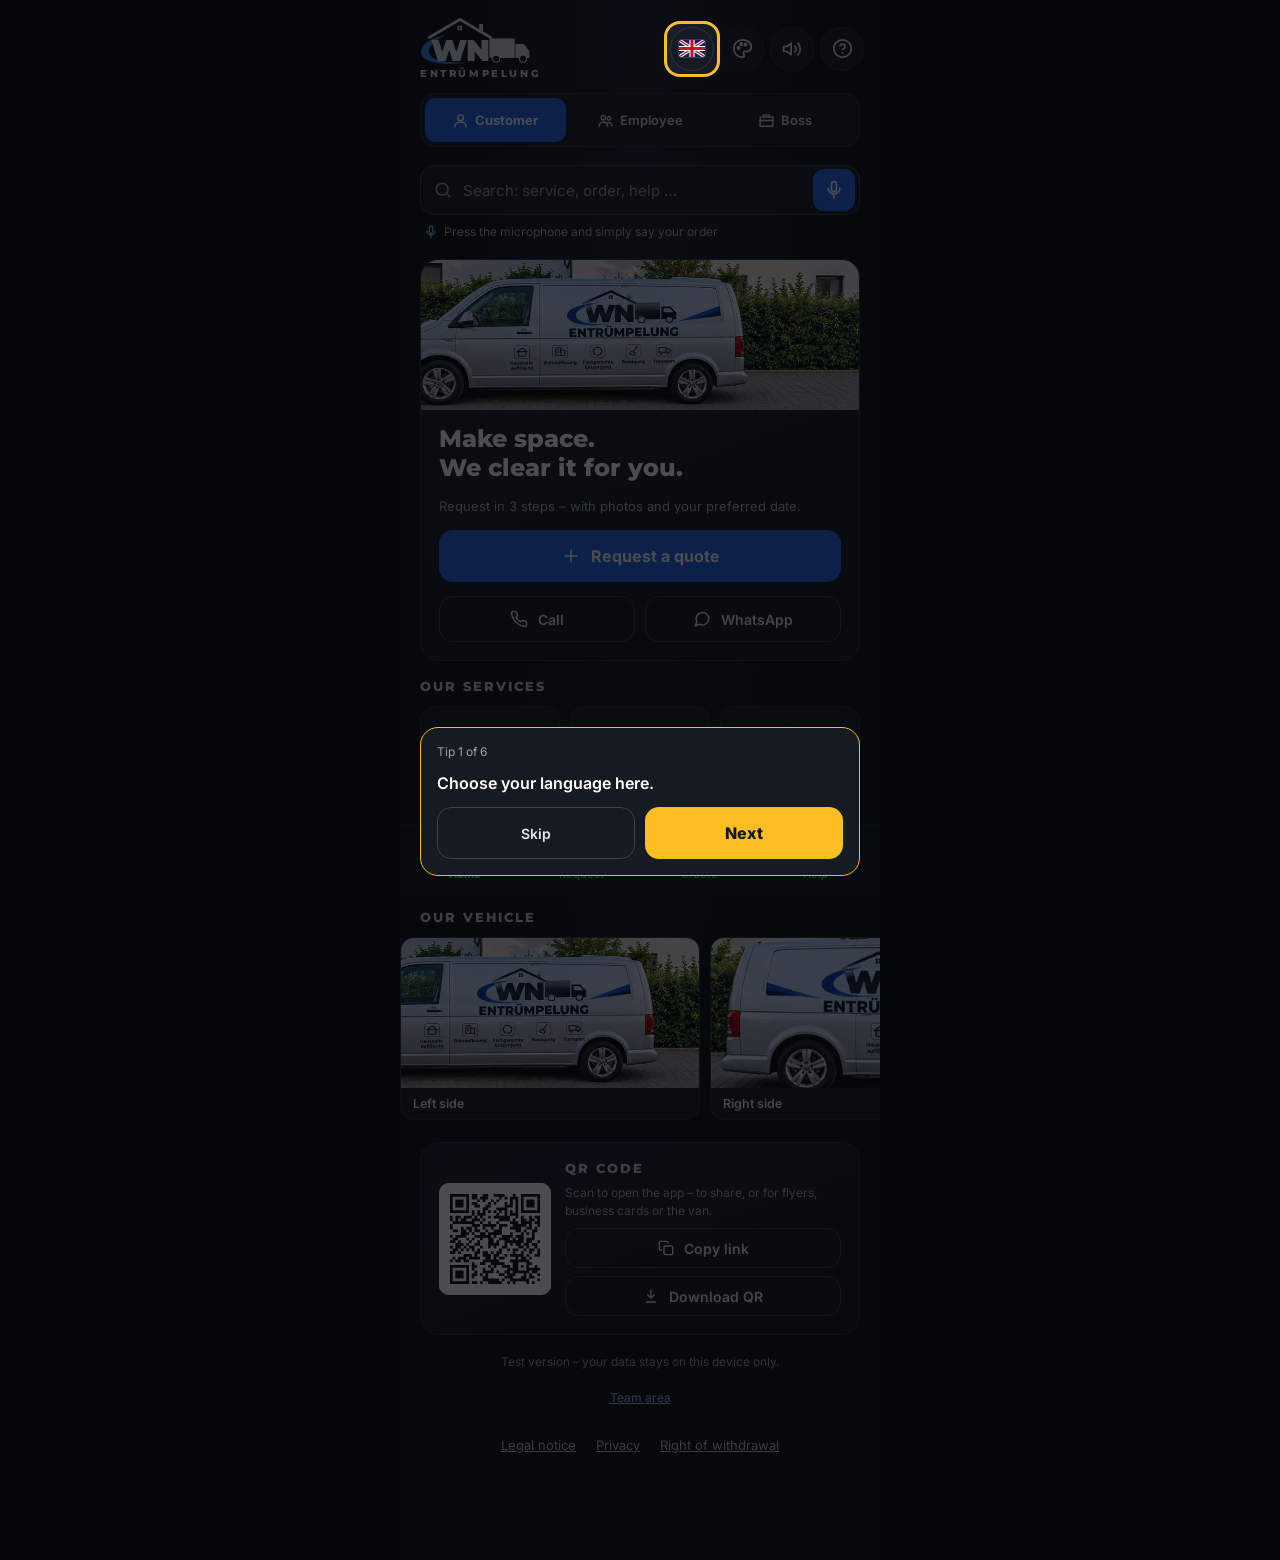
==== commit 020e0baa: "Recht DE/NL: Widerrufsbelehrung, Impressum/Datenschutz (DE+NL), Schriften lokal, GoBD-Festschreibung" ====
--- a/index.html
+++ b/index.html
@@ -9,9 +9,7 @@
 <title>WN Entrümpelung</title>
 <link rel="icon" href="logo-mark.svg" type="image/svg+xml">
 <link rel="apple-touch-icon" href="logo-mark.png">
-<link rel="preconnect" href="https://fonts.googleapis.com">
-<link rel="preconnect" href="https://fonts.gstatic.com" crossorigin>
-<link rel="stylesheet" href="https://fonts.googleapis.com/css2?family=Montserrat:wght@700;800;900&family=Inter:wght@400;500;600;700;800&display=swap">
+<link rel="stylesheet" href="fonts/fonts.css">
 <style>
 /* ===== Designs (Themes) ===== */
 :root,[data-theme=night]{
@@ -271,6 +269,7 @@
 <script src="config.js"></script>
 <script src="i18n.js"></script>
 <script src="flags.js"></script>
+<script src="recht.js"></script>
 <script src="app.js"></script>
 </body>
 </html>
--- a/fonts/fonts.css
+++ b/fonts/fonts.css
@@ -0,0 +1,7 @@
+/* Schriften lokal (keine Verbindung zu Google) */
+@font-face{font-family:'Inter';font-style:normal;font-display:swap;font-weight:100 900;src:url(inter-cyrillic-wght-normal.woff2) format('woff2');unicode-range:U+0301,U+0400-045F,U+0490-0491,U+04B0-04B1,U+2116}
+@font-face{font-family:'Inter';font-style:normal;font-display:swap;font-weight:100 900;src:url(inter-latin-ext-wght-normal.woff2) format('woff2');unicode-range:U+0100-02BA,U+02BD-02C5,U+02C7-02CC,U+02CE-02D7,U+02DD-02FF,U+0304,U+0308,U+0329,U+1D00-1DBF,U+1E00-1E9F,U+1EF2-1EFF,U+2020,U+20A0-20AB,U+20AD-20C0,U+2113,U+2C60-2C7F,U+A720-A7FF}
+@font-face{font-family:'Inter';font-style:normal;font-display:swap;font-weight:100 900;src:url(inter-latin-wght-normal.woff2) format('woff2');unicode-range:U+0000-00FF,U+0131,U+0152-0153,U+02BB-02BC,U+02C6,U+02DA,U+02DC,U+0304,U+0308,U+0329,U+2000-206F,U+20AC,U+2122,U+2191,U+2193,U+2212,U+2215,U+FEFF,U+FFFD}
+@font-face{font-family:'Montserrat';font-style:normal;font-display:swap;font-weight:100 900;src:url(montserrat-cyrillic-wght-normal.woff2) format('woff2');unicode-range:U+0301,U+0400-045F,U+0490-0491,U+04B0-04B1,U+2116}
+@font-face{font-family:'Montserrat';font-style:normal;font-display:swap;font-weight:100 900;src:url(montserrat-latin-ext-wght-normal.woff2) format('woff2');unicode-range:U+0100-02BA,U+02BD-02C5,U+02C7-02CC,U+02CE-02D7,U+02DD-02FF,U+0304,U+0308,U+0329,U+1D00-1DBF,U+1E00-1E9F,U+1EF2-1EFF,U+2020,U+20A0-20AB,U+20AD-20C0,U+2113,U+2C60-2C7F,U+A720-A7FF}
+@font-face{font-family:'Montserrat';font-style:normal;font-display:swap;font-weight:100 900;src:url(montserrat-latin-wght-normal.woff2) format('woff2');unicode-range:U+0000-00FF,U+0131,U+0152-0153,U+02BB-02BC,U+02C6,U+02DA,U+02DC,U+0304,U+0308,U+0329,U+2000-206F,U+20AC,U+2122,U+2191,U+2193,U+2212,U+2215,U+FEFF,U+FFFD}
